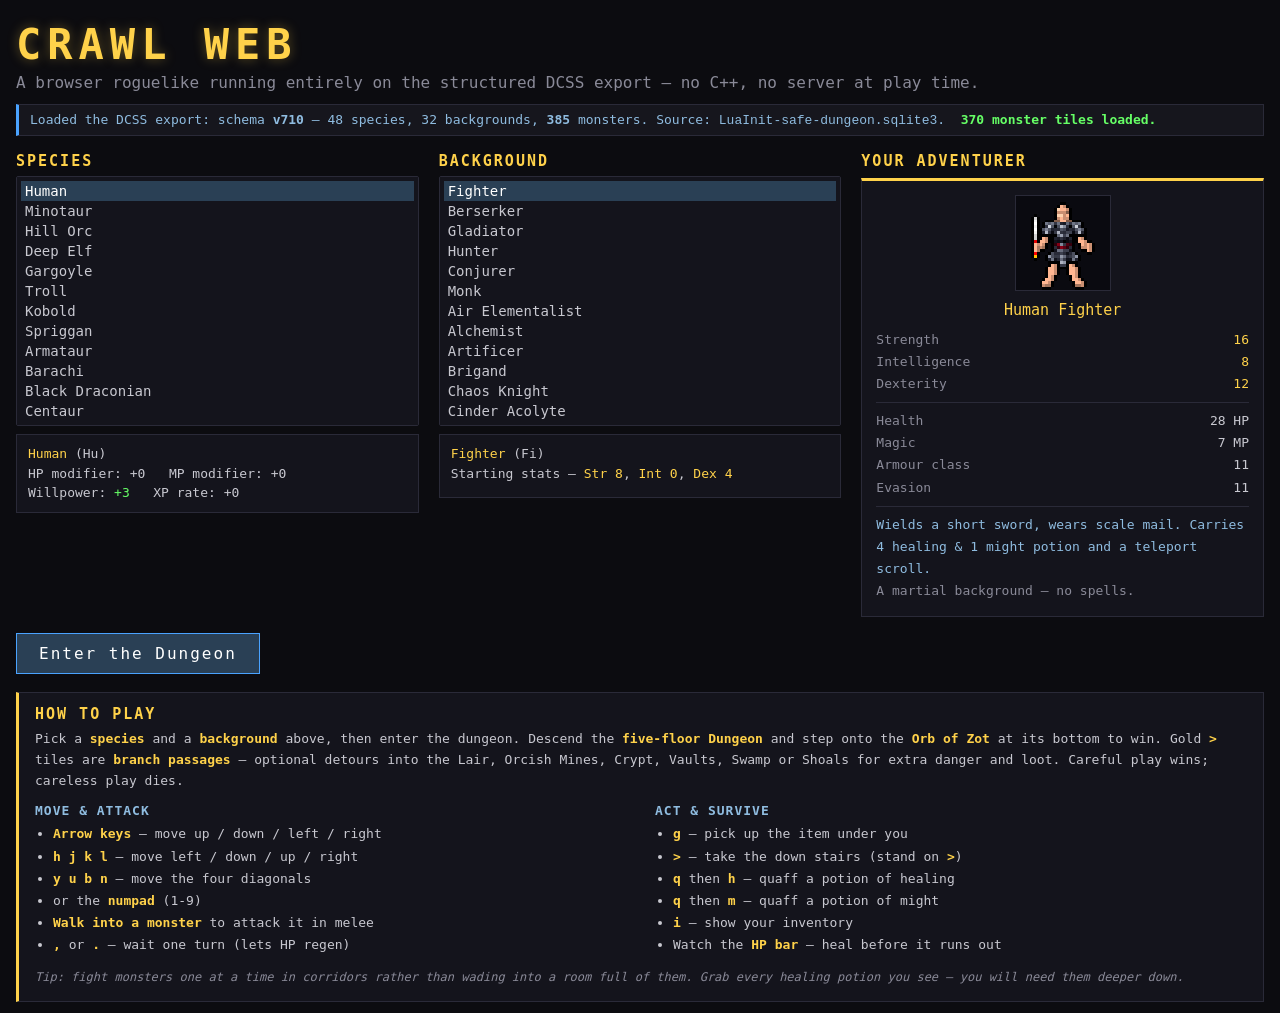
==== web-game/index.html @ 1eccb89e "." ====
<!DOCTYPE html>
<html lang="en">
<head>
<meta charset="utf-8">
<meta name="viewport" content="width=device-width, initial-scale=1">
<title>Crawl Web — a browser roguelike on the DCSS export</title>
<link rel="stylesheet" href="style.css">
</head>
<body>
<div id="app">

  <!-- ===== Title / character creation ===== -->
  <section id="screen-title" class="screen">
    <h1>CRAWL&nbsp;WEB</h1>
    <p class="tagline">A browser roguelike running entirely on the structured
      DCSS export &mdash; no C++, no server at play time.</p>
    <div id="data-banner" class="data-banner">loading game data&hellip;</div>

    <div class="charsel">
      <div class="charsel-col">
        <h2>Species</h2>
        <select id="sel-species" size="12"></select>
        <div id="species-info" class="info-box"></div>
      </div>
      <div class="charsel-col">
        <h2>Background</h2>
        <select id="sel-job" size="12"></select>
        <div id="job-info" class="info-box"></div>
      </div>
      <div class="charsel-col char-preview">
        <h2>Your Adventurer</h2>
        <div class="preview-card">
          <canvas id="preview-sprite" width="64" height="64"></canvas>
          <div id="preview-name" class="preview-name"></div>
          <div id="preview-body" class="preview-body"></div>
        </div>
      </div>
    </div>

    <button id="btn-continue" class="big-btn hidden">Continue your run</button>
    <button id="btn-start" class="big-btn" disabled>Enter the Dungeon</button>

    <div class="howto">
      <h2>How to play</h2>
      <p class="howto-goal">Pick a <b>species</b> and a <b>background</b> above,
        then enter the dungeon. Descend the <b>five-floor Dungeon</b> and
        step onto the <b>Orb of Zot</b> at its bottom to win. Gold
        <b>&gt;</b> tiles are <b>branch passages</b> &mdash; optional
        detours into the Lair, Orcish Mines, Crypt, Vaults, Swamp or
        Shoals for extra danger and loot. Careful play wins; careless
        play dies.</p>
      <div class="howto-cols">
        <div>
          <h3>Move &amp; attack</h3>
          <ul>
            <li><b>Arrow keys</b> &mdash; move up / down / left / right</li>
            <li><b>h j k l</b> &mdash; move left / down / up / right</li>
            <li><b>y u b n</b> &mdash; move the four diagonals</li>
            <li>or the <b>numpad</b> (1-9)</li>
            <li><b>Walk into a monster</b> to attack it in melee</li>
            <li><b>,</b> or <b>.</b> &mdash; wait one turn (lets HP regen)</li>
          </ul>
        </div>
        <div>
          <h3>Act &amp; survive</h3>
          <ul>
            <li><b>g</b> &mdash; pick up the item under you</li>
            <li><b>&gt;</b> &mdash; take the down stairs (stand on <b>&gt;</b>)</li>
            <li><b>q</b> then <b>h</b> &mdash; quaff a potion of healing</li>
            <li><b>q</b> then <b>m</b> &mdash; quaff a potion of might</li>
            <li><b>i</b> &mdash; show your inventory</li>
            <li>Watch the <b>HP bar</b> &mdash; heal before it runs out</li>
          </ul>
        </div>
      </div>
      <p class="howto-tip">Tip: fight monsters one at a time in corridors
        rather than wading into a room full of them. Grab every healing
        potion you see &mdash; you will need them deeper down.</p>
    </div>
  </section>

  <!-- ===== Game ===== -->
  <section id="screen-game" class="screen hidden">
    <div class="game-layout">
      <div class="game-left">
        <canvas id="map-canvas" class="map" tabindex="0"></canvas>
      </div>
      <aside id="sidebar" class="sidebar"></aside>
    </div>
    <div id="action-bar" class="action-bar">
      <!-- movement / waiting -->
      <button data-act="wait"     title="Wait one turn (,)">Wait&nbsp;(,)</button>
      <button data-act="camp"     title="Rest until fully healed (s)">Camp&nbsp;(s)</button>
      <button data-act="pickup"   title="Pick up the item here (g)">Pick&nbsp;Up&nbsp;(g)</button>
      <!-- stairs / travel -->
      <button data-act="descend"  title="Descend stairs / branch passage (&gt;)">Descend&nbsp;(&gt;)</button>
      <button data-act="ascend"   title="Climb the up stairs (&lt;)">Ascend&nbsp;(&lt;)</button>
      <!-- consumables / combat -->
      <button data-act="heal"     title="Quaff healing (q h)">Heal</button>
      <button data-act="might"    title="Quaff might (q m)">Might</button>
      <button data-act="teleport" title="Read scroll of teleportation (r t)">Teleport</button>
      <button data-act="fear"     title="Read scroll of fear (r f)">Fear</button>
      <button data-act="evoke"    title="Evoke wand (v)">Evoke&nbsp;(v)</button>
      <button data-act="throw"    title="Throw from quiver (f)">Throw&nbsp;(f)</button>
      <button data-act="cast"     title="Cast a spell (z)">Cast&nbsp;(z)</button>
      <!-- world / religion -->
      <button data-act="pray"     title="Pray at altar (p)">Pray&nbsp;(p)</button>
      <button data-act="invoke"   title="Invoke god ability (a)">Invoke&nbsp;(a)</button>
      <!-- panels -->
      <button data-act="inv"      title="Inventory (i)">Inventory&nbsp;(i)</button>
      <button data-act="quests"   title="Quest log (Q)">Quests&nbsp;(Q)</button>
      <button data-act="map"      title="World map (M)" class="btn-map">Map&nbsp;(M)</button>
      <button data-act="music"    title="Toggle sound (m)">Sound&nbsp;(m)</button>
      <button data-act="help"     title="How to play (?)">Help&nbsp;(?)</button>
    </div>
    <div id="log" class="log"></div>
    <div class="controls-bar">
      <b>click</b> a tile to walk / attack there &nbsp;&middot;&nbsp;
      <b>click yourself</b> to wait or pick up &nbsp;&middot;&nbsp;
      or use the buttons above &nbsp;&middot;&nbsp;
      keys still work: <b>arrows</b>/<b>hjkl</b> move, <b>&gt;</b> descend,
      <b>g</b> pick up, <b>z</b> cast, <b>v</b> wand, <b>f</b> throw,
      <b>p</b> pray, <b>a</b> invoke, <b>s</b> camp, <b>m</b> mute, <b>?</b> help
    </div>
    <div id="provenance" class="provenance"></div>

    <!-- in-game help overlay, toggled with ? -->
    <div id="help-overlay" class="help-overlay hidden">
      <div class="help-panel">
        <h2>How to Play</h2>
        <p class="howto-goal">Descend the <b>five-floor Dungeon</b> to the
          <b>Orb of Zot</b> at its bottom. Gold <b>&gt;</b> tiles are
          optional <b>branch passages</b> (Lair, Orcish Mines, Crypt,
          Vaults, Swamp, Shoals); <b>&lt;</b> climbs back up.</p>
        <div class="howto-cols">
          <div>
            <h3>Move &amp; attack</h3>
            <ul>
              <li><b>Arrow keys</b> &mdash; move up / down / left / right</li>
              <li><b>h j k l</b> &mdash; move left / down / up / right</li>
              <li><b>y u b n</b> &mdash; move the four diagonals</li>
              <li>or the <b>numpad</b> (1-9)</li>
              <li><b>Walk into a monster</b> to attack it in melee</li>
              <li><b>,</b> or <b>.</b> &mdash; wait one turn (HP slowly regens)</li>
              <li><b>s</b> &mdash; make camp: rest until fully healed (or enemies appear)</li>
            </ul>
          </div>
          <div>
            <h3>Act &amp; survive</h3>
            <ul>
              <li><b>g</b> &mdash; pick up the item under you</li>
              <li><b>&gt;</b> &mdash; descend stairs / enter a branch passage</li>
              <li><b>&lt;</b> &mdash; climb back up the stairs</li>
              <li><b>q</b> then <b>h</b> / <b>m</b> &mdash; quaff healing / might</li>
              <li><b>r</b> then <b>t</b> / <b>f</b> &mdash; read teleport / fear</li>
              <li><b>z</b> / <b>v</b> / <b>f</b> &mdash; cast / evoke wand / throw</li>
              <li><b>p</b> at an altar &mdash; pray; <b>a</b> &mdash; invoke a god's ability</li>
              <li><b>i</b> &mdash; open the <b>inventory</b>; a letter in it equips / quaffs / reads that item</li>
              <li><b>?</b> &mdash; open / close this help</li>
            </ul>
          </div>
        </div>
        <p class="howto-tip">Tip: stop on each level to watch the
          sidebar &mdash; the <b>Here:</b> line names what you stand on,
          and a coloured row warns when you're <b>Poisoned</b>,
          <b>Slowed</b> or <b>Hasted</b>. Spot the orange <b>^</b> &mdash;
          that's a known trap. A healing potion also cures poison.</p>
        <button id="btn-help-close" class="big-btn">Close&nbsp;&nbsp;(? or Esc)</button>
      </div>
    </div>

    <!-- in-game inventory overlay, toggled with i -->
    <div id="inv-overlay" class="help-overlay hidden">
      <div class="help-panel">
        <h2>Inventory</h2>
        <div id="inv-body" class="inv-body"></div>
        <button id="btn-inv-close" class="big-btn">Close&nbsp;&nbsp;(i or Esc)</button>
      </div>
    </div>

    <!-- shop overlay, opened by stepping onto a shop -->
    <div id="shop-overlay" class="help-overlay hidden">
      <div class="help-panel">
        <h2>Shop</h2>
        <div id="shop-body" class="inv-body"></div>
        <button id="btn-shop-close" class="big-btn">Leave&nbsp;&nbsp;(Esc)</button>
      </div>
    </div>

    <!-- world map, toggled with M. Shows all visited Surface chunks. -->
    <div id="map-overlay" class="help-overlay hidden">
      <div class="help-panel">
        <h2>World Map</h2>
        <canvas id="world-map" width="640" height="420"
          style="display:block;margin:0 auto;background:#0c1014;border:1px solid #333"></canvas>
        <div id="map-legend" class="inv-empty"
          style="margin-top:6px;text-align:center"></div>
        <button id="btn-map-close" class="big-btn">Close&nbsp;&nbsp;(M or Esc)</button>
      </div>
    </div>

    <!-- friendly NPC dialog, opened by bumping a questgiver -->
    <div id="npc-overlay" class="help-overlay hidden">
      <div class="help-panel">
        <div id="npc-body" class="inv-body"></div>
        <button id="btn-npc-close" class="big-btn">Leave&nbsp;&nbsp;(Esc)</button>
      </div>
    </div>

    <!-- quest log + tracker, toggled with Q -->
    <div id="quest-overlay" class="help-overlay hidden">
      <div class="help-panel">
        <h2>Quests</h2>
        <div id="quest-body" class="inv-body"></div>
        <button id="btn-quest-close" class="big-btn">Close&nbsp;&nbsp;(Q or Esc)</button>
      </div>
    </div>
  </section>

  <!-- ===== Game over ===== -->
  <section id="screen-over" class="screen hidden">
    <h1 id="over-title">YOU DIE</h1>
    <div id="over-body" class="info-box"></div>
    <button id="btn-again" class="big-btn">Play Again</button>
  </section>

</div>
<script src="game.js"></script>
</body>
</html>
---- web-game/style.css ----
/* Crawl Web — styling. ASCII roguelike, dark terminal aesthetic. */

* { box-sizing: border-box; }

html, body {
  margin: 0;
  padding: 0;
  background: #0c0c10;
  color: #c8c8d0;
  font-family: "DejaVu Sans Mono", "Consolas", "Menlo", monospace;
}

#app {
  max-width: 1600px;
  margin: 0 auto;
  padding: 12px 16px;
}

.screen { animation: fade .25s ease; }
.hidden { display: none !important; }
@keyframes fade { from { opacity: 0; } to { opacity: 1; } }

h1 {
  font-size: 42px;
  letter-spacing: 6px;
  margin: 8px 0 4px;
  color: #ffd24a;
  text-shadow: 0 0 12px rgba(255, 210, 74, .35);
}

h2 {
  font-size: 15px;
  margin: 0 0 6px;
  color: #ffd24a;
  text-transform: uppercase;
  letter-spacing: 2px;
}

.tagline { color: #8a8a98; margin: 0 0 12px; }
.hint { color: #777; font-size: 13px; margin-top: 14px; }
.hint b { color: #aab; }

.data-banner {
  background: #16161d;
  border: 1px solid #2a2a38;
  border-left: 3px solid #4aa3ff;
  padding: 7px 11px;
  font-size: 13px;
  color: #8fbce0;
  margin-bottom: 16px;
}

/* ---- character creation ---- */
.charsel { display: flex; gap: 20px; flex-wrap: wrap; }
.charsel-col { flex: 1; min-width: 280px; }

select {
  width: 100%;
  background: #14141c;
  color: #c8c8d0;
  border: 1px solid #2a2a38;
  font-family: inherit;
  font-size: 14px;
  padding: 4px;
}
select:focus { outline: 1px solid #4aa3ff; }
option { padding: 2px 4px; }
option:checked { background: #2a4055; color: #fff; }

.info-box {
  background: #14141c;
  border: 1px solid #2a2a38;
  padding: 9px 11px;
  margin-top: 8px;
  font-size: 13px;
  min-height: 64px;
  line-height: 1.5;
}
.info-box .stat { color: #ffd24a; }
.info-box .good { color: #6f6; }
.info-box .bad { color: #f66; }

/* ---- live character preview ---- */
.preview-card {
  background: #14141c;
  border: 1px solid #2a2a38;
  border-top: 3px solid #ffd24a;
  padding: 14px;
  margin-top: 8px;
}
#preview-sprite {
  width: 96px;
  height: 96px;
  image-rendering: pixelated;
  background: #0a0a10;
  border: 1px solid #2a2a38;
  display: block;
  margin: 0 auto 10px;
}
.preview-name {
  text-align: center;
  color: #ffd24a;
  font-size: 15px;
  margin-bottom: 10px;
}
.preview-body { font-size: 13px; line-height: 1.7; }
.preview-body .row { display: flex; justify-content: space-between; }
.preview-body .k { color: #8a8a98; }
.preview-body .v { color: #c8c8d0; }
.preview-body .stat { color: #ffd24a; }
.preview-body hr { border: none; border-top: 1px solid #2a2a38; margin: 7px 0; }
.preview-body .kit { color: #8fbce0; }
.preview-body .spell { color: #c9a6ff; }

/* ---- how-to-play panel (title screen) ---- */
.howto {
  margin-top: 18px;
  background: #14141c;
  border: 1px solid #2a2a38;
  border-left: 3px solid #ffd24a;
  padding: 12px 16px 14px;
}
.howto h3 {
  font-size: 13px;
  margin: 0 0 5px;
  color: #8fbce0;
  text-transform: uppercase;
  letter-spacing: 1px;
}
.howto-goal { margin: 0 0 12px; font-size: 13px; line-height: 1.6; color: #c8c8d0; }
.howto-cols { display: flex; gap: 28px; flex-wrap: wrap; }
.howto-cols > div { flex: 1; min-width: 250px; }
.howto ul { margin: 0; padding-left: 18px; }
.howto li { font-size: 13px; line-height: 1.7; }
.howto b { color: #ffd24a; }
.howto-goal b { color: #ffd24a; }
.howto-tip {
  margin: 12px 0 0;
  font-size: 12px;
  color: #8a8a98;
  font-style: italic;
}
.howto-tip + *, .howto-tip { line-height: 1.6; }

/* compact controls strip on the game screen */
.controls-bar {
  margin-top: 8px;
  font-size: 12px;
  color: #8a8a98;
  background: #14141c;
  border: 1px solid #2a2a38;
  padding: 6px 11px;
}
.controls-bar b { color: #aab; }

/* in-game How to Play overlay */
.help-overlay {
  position: fixed;
  inset: 0;
  background: rgba(6, 6, 10, 0.86);
  display: flex;
  align-items: center;
  justify-content: center;
  z-index: 50;
}
.help-panel {
  background: #14141c;
  border: 1px solid #2a2a38;
  border-left: 3px solid #ffd24a;
  padding: 18px 26px 22px;
  max-width: 720px;
  width: 92%;
  box-shadow: 0 8px 40px rgba(0, 0, 0, .6);
}
.help-panel h2 { margin-top: 0; }
.help-panel .big-btn { margin-top: 18px; }

/* inventory overlay list */
.inv-body { font-size: 14px; line-height: 1.85; }
.inv-body .inv-row { display: flex; gap: 10px; }
.inv-body .inv-slot {
  color: #8a8a98; min-width: 130px; text-transform: uppercase;
  font-size: 12px; letter-spacing: 1px;
}
.inv-body .inv-val { color: #c8c8d0; }
.inv-body .inv-val b { color: #ffd24a; }
.inv-body .inv-empty { color: #5a5a66; }
.inv-body hr { border: none; border-top: 1px solid #2a2a38; margin: 9px 0; }
.inv-body .inv-here { color: #8fbce0; }

/* "standing on" line in the sidebar */
.sidebar .underfoot {
  margin-top: 7px; font-size: 12px; color: #8fbce0;
  background: #14141c; border: 1px solid #2a2a38; padding: 4px 7px;
}

.big-btn {
  margin-top: 16px;
  background: #2a4055;
  color: #fff;
  border: 1px solid #4aa3ff;
  font-family: inherit;
  font-size: 16px;
  padding: 10px 22px;
  cursor: pointer;
  letter-spacing: 2px;
}
.big-btn:hover:not(:disabled) { background: #36567a; }
.big-btn:disabled { opacity: .4; cursor: not-allowed; }

/* ---- game layout ---- */
.game-layout { display: flex; gap: 14px; align-items: stretch; }

/* left column: canvas + buttons stacked, sidebar lives to the right */
.game-left {
  display: flex;
  flex-direction: column;
  flex: 1 1 auto;
  min-width: 0;
}

.map {
  background: #000;
  border: 1px solid #2a2a38;
  outline: none;
  user-select: none;
  image-rendering: pixelated;
  display: block;
  cursor: pointer;
  /* fill the canvas column completely -- preserve aspect via the
     intrinsic width/height attributes, but scale display so the map
     uses every available pixel instead of leaving a black gap */
  width: 100%;
  height: auto;
}

/* clickable action buttons -- a full-width strip below the canvas +
   sidebar row, grouped roughly by purpose (movement, consumables,
   panels). Wraps across rows on narrow viewports. */
.action-bar {
  display: flex;
  gap: 6px;
  flex-wrap: wrap;
  margin: 10px 0 6px 0;
  padding: 8px;
  background: #11111a;
  border: 1px solid #2a2a38;
}
.action-bar button {
  background: #1c1c28;
  color: #c8c8d0;
  border: 1px solid #2a2a38;
  font-family: inherit;
  font-size: 12px;
  padding: 5px 9px;
  cursor: pointer;
  white-space: nowrap;
}
.action-bar button:hover {
  background: #2a4055;
  border-color: #4aa3ff;
  color: #fff;
}
.action-bar button:active { background: #36567a; }
/* highlight the map button so users notice the world map exists */
.action-bar button.btn-map {
  background: #2a3550;
  color: #ffd24a;
  border-color: #4a5a80;
}
.action-bar button.btn-map:hover {
  background: #3a5070;
  border-color: #ffd24a;
}

.sidebar {
  width: 215px;
  flex: 0 0 215px;
  align-self: stretch;
  background: #14141c;
  border: 1px solid #2a2a38;
  padding: 10px 12px;
  font-size: 12.5px;
  line-height: 1.55;
  overflow-y: auto;
}
.sb-doll {
  width: 84px;
  height: 84px;
  image-rendering: pixelated;
  display: block;
  margin: 8px auto 4px;
  background: #0a0a10;
  border: 1px solid #2a2a38;
}
.sidebar .name { color: #ffd24a; font-size: 15px; }
.sidebar .sub { color: #8a8a98; }
.sidebar hr { border: none; border-top: 1px solid #2a2a38; margin: 8px 0; }
.sidebar .lbl { color: #8a8a98; display: inline-block; width: 78px; }
.sidebar .val { color: #e8e8f0; }

.bar {
  height: 17px;
  background: #222;
  border: 1px solid #333;
  margin: 3px 0 9px;
  position: relative;
}
.bar > span {
  display: block;
  height: 100%;
  transition: width .15s;
}
.bar.hp > span { background: linear-gradient(#7a3, #4a1); }
.bar.hp.low > span { background: linear-gradient(#e55, #a22); }
.bar.mp > span { background: linear-gradient(#46c, #239); }
.bar.xp > span { background: linear-gradient(#c9c, #847); }
.bar-label {
  position: absolute; top: 0; left: 0; width: 100%; text-align: center;
  font-size: 11px; line-height: 17px; color: #fff;
  text-shadow: 0 0 3px #000, 0 0 2px #000;
}

.log {
  margin-top: 12px;
  background: #000;
  border: 1px solid #2a2a38;
  padding: 8px 11px;
  height: 132px;
  overflow-y: auto;
  font-size: 13px;
  line-height: 1.5;
}
.log .msg-good { color: #6f6; }
.log .msg-bad { color: #f66; }
.log .msg-warn { color: #ffd24a; }
.log .msg-sys { color: #8fbce0; }
.log .msg-dim { color: #777; }
.log .turn-sep { color: #333; }

.provenance {
  margin-top: 8px;
  font-size: 11px;
  color: #5a5a68;
  border-top: 1px dashed #2a2a38;
  padding-top: 6px;
}
.provenance b { color: #7a8aa0; }

#over-title { color: #f66; }
#over-title.win { color: #6f6; }
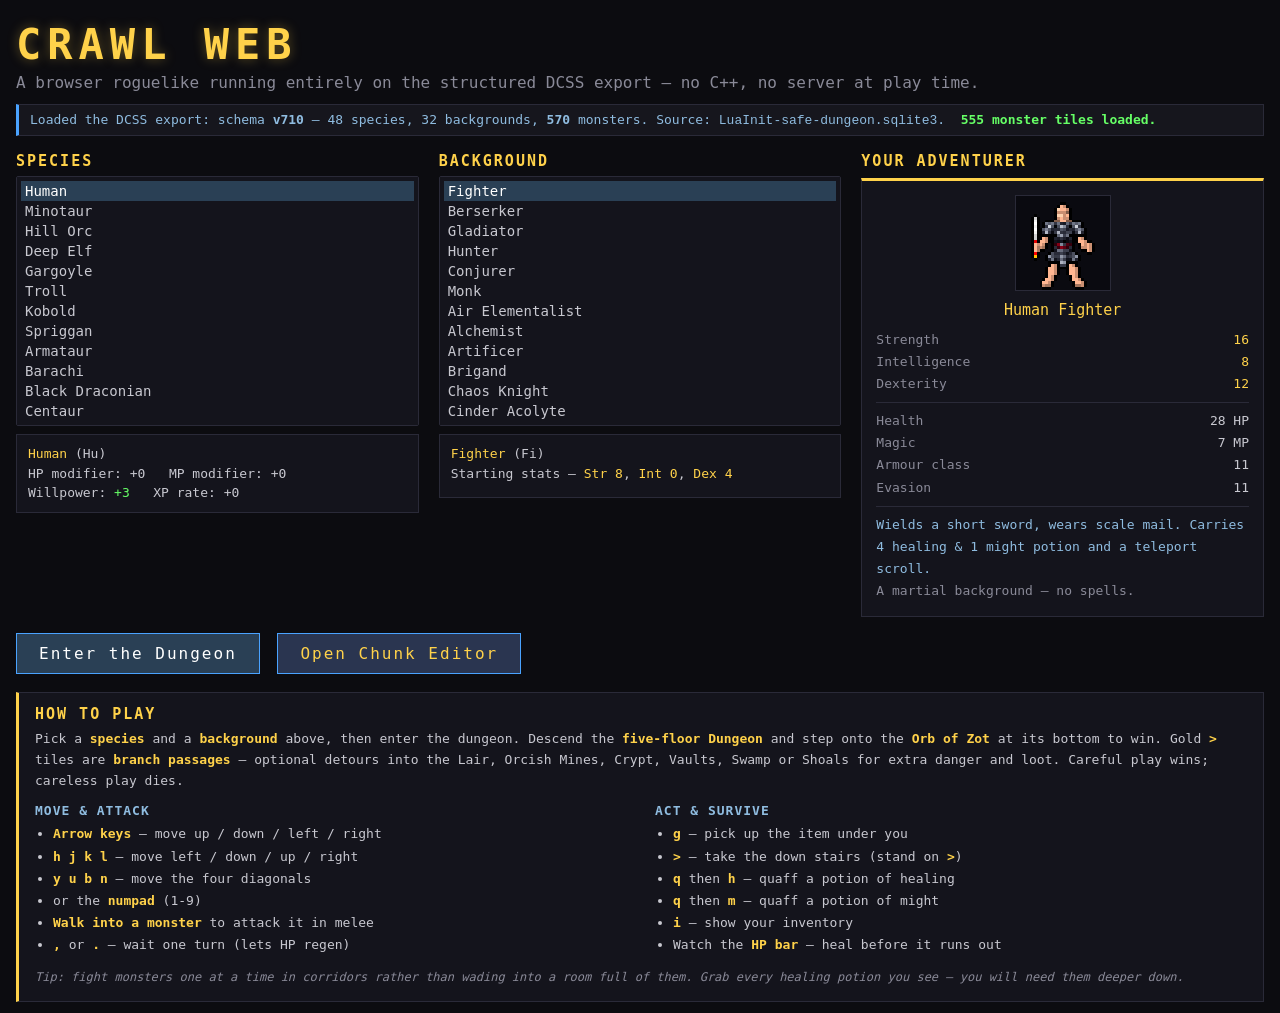
==== commit 32872eaa: "Full open-source port: editor, 570 monsters, refreshed exe * RPG Stone Soup branding (binary stays C" ====
--- a/web-game/index.html
+++ b/web-game/index.html
@@ -39,6 +39,7 @@
 
     <button id="btn-continue" class="big-btn hidden">Continue your run</button>
     <button id="btn-start" class="big-btn" disabled>Enter the Dungeon</button>
+    <a href="editor.html" class="big-btn" style="display:inline-block;text-decoration:none;margin-left:8px;background:#2a3550;color:#ffd24a">Open Chunk Editor</a>
 
     <div class="howto">
       <h2>How to play</h2>
@@ -129,42 +130,51 @@
       <div class="help-panel">
         <h2>How to Play</h2>
         <p class="howto-goal">Descend the <b>five-floor Dungeon</b> to the
-          <b>Orb of Zot</b> at its bottom. Gold <b>&gt;</b> tiles are
-          optional <b>branch passages</b> (Lair, Orcish Mines, Crypt,
-          Vaults, Swamp, Shoals); <b>&lt;</b> climbs back up.</p>
+          <b>Orb of Zot</b> at its bottom. Climb out via <b>&lt;</b> and the
+          world opens onto an <b>endless surface</b> of biomes, villages,
+          castles, ruins and POIs. <b>&gt;</b> uses stairs / branch
+          passages / building entrances.</p>
         <div class="howto-cols">
           <div>
-            <h3>Move &amp; attack</h3>
+            <h3>Move, fight, rest</h3>
             <ul>
-              <li><b>Arrow keys</b> &mdash; move up / down / left / right</li>
-              <li><b>h j k l</b> &mdash; move left / down / up / right</li>
-              <li><b>y u b n</b> &mdash; move the four diagonals</li>
-              <li>or the <b>numpad</b> (1-9)</li>
-              <li><b>Walk into a monster</b> to attack it in melee</li>
-              <li><b>,</b> or <b>.</b> &mdash; wait one turn (HP slowly regens)</li>
-              <li><b>s</b> &mdash; make camp: rest until fully healed (or enemies appear)</li>
+              <li><b>Arrows</b> / <b>hjkl yubn</b> / numpad &mdash; move &amp; attack</li>
+              <li><b>,</b> <b>.</b> Space &mdash; wait one turn</li>
+              <li><b>s</b> &mdash; camp: rest until full HP+MP or interrupted</li>
+              <li><b>g</b> &mdash; pick up item underfoot</li>
+              <li><b>&gt;</b> &mdash; descend stair / enter building or branch</li>
+              <li><b>&lt;</b> &mdash; ascend stair / exit a branch</li>
+              <li>Click a far tile to auto-walk; click a monster to chase it</li>
             </ul>
           </div>
           <div>
-            <h3>Act &amp; survive</h3>
+            <h3>Act &amp; cast</h3>
             <ul>
-              <li><b>g</b> &mdash; pick up the item under you</li>
-              <li><b>&gt;</b> &mdash; descend stairs / enter a branch passage</li>
-              <li><b>&lt;</b> &mdash; climb back up the stairs</li>
-              <li><b>q</b> then <b>h</b> / <b>m</b> &mdash; quaff healing / might</li>
-              <li><b>r</b> then <b>t</b> / <b>f</b> &mdash; read teleport / fear</li>
-              <li><b>z</b> / <b>v</b> / <b>f</b> &mdash; cast / evoke wand / throw</li>
-              <li><b>p</b> at an altar &mdash; pray; <b>a</b> &mdash; invoke a god's ability</li>
-              <li><b>i</b> &mdash; open the <b>inventory</b>; a letter in it equips / quaffs / reads that item</li>
-              <li><b>?</b> &mdash; open / close this help</li>
+              <li><b>q</b>+<b>h</b>/<b>m</b> &mdash; quaff healing / might</li>
+              <li><b>r</b>+<b>t</b>/<b>f</b> &mdash; read teleport / fear</li>
+              <li><b>z</b> / <b>v</b> / <b>f</b> &mdash; cast / wand / throw</li>
+              <li><b>p</b> pray at altar &middot; <b>a</b> invoke god</li>
+              <li><b>i</b> &mdash; inventory (click items to use)</li>
             </ul>
           </div>
-        </div>
-        <p class="howto-tip">Tip: stop on each level to watch the
-          sidebar &mdash; the <b>Here:</b> line names what you stand on,
-          and a coloured row warns when you're <b>Poisoned</b>,
-          <b>Slowed</b> or <b>Hasted</b>. Spot the orange <b>^</b> &mdash;
-          that's a known trap. A healing potion also cures poison.</p>
+          <div>
+            <h3>Surface life</h3>
+            <ul>
+              <li>Bump a <b>@</b> &mdash; talk to NPC, accept quest, or open shop</li>
+              <li>First bump on a guard <b>warns</b>; second bump attacks</li>
+              <li>Opening a guarded chest turns nearby guards hostile</li>
+              <li><b>Q</b> &mdash; quest log &middot; <b>M</b> &mdash; world map</li>
+              <li>Food bar ticks down &mdash; eat from your pack to top up</li>
+              <li>Cellar stairs in buildings descend into mirror sub-floors</li>
+              <li>Click on the gold "Editor" link on the title to build your own chunks</li>
+            </ul>
+          </div>
+        </div>
+        <p class="howto-tip">Tip: explore the world map (<b>M</b>) often. Yellow
+          &#9733; marks castles with a king who hands out major quests; orange
+          pips mark shops &amp; manors; cyan pips mark wells. Light a
+          <b>beacon</b> POI to unfurl a 5&times;5 area on the map without
+          walking it.</p>
         <button id="btn-help-close" class="big-btn">Close&nbsp;&nbsp;(? or Esc)</button>
       </div>
     </div>
--- a/web-game/style.css
+++ b/web-game/style.css
@@ -178,6 +178,18 @@
 /* inventory overlay list */
 .inv-body { font-size: 14px; line-height: 1.85; }
 .inv-body .inv-row { display: flex; gap: 10px; }
+/* clickable rows light up on hover -- inventory uses, shop buys/sells */
+.inv-body .inv-row.inv-clickable {
+  cursor: pointer;
+  padding: 2px 6px;
+  margin: 0 -6px;
+  border-radius: 3px;
+  transition: background 80ms ease;
+}
+.inv-body .inv-row.inv-clickable:hover {
+  background: #2a4055;
+  color: #fff;
+}
 .inv-body .inv-slot {
   color: #8a8a98; min-width: 130px; text-transform: uppercase;
   font-size: 12px; letter-spacing: 1px;
@@ -232,6 +244,12 @@
      uses every available pixel instead of leaving a black gap */
   width: 100%;
   height: auto;
+  transition: box-shadow 80ms ease, border-color 80ms ease;
+}
+/* damage-flash overlay -- short red ring when the player takes a hit */
+.map.hit-flash {
+  border-color: #ff3333;
+  box-shadow: inset 0 0 24px rgba(255, 40, 40, 0.55);
 }
 
 /* clickable action buttons -- a full-width strip below the canvas +
@@ -315,6 +333,7 @@
 .bar.hp.low > span { background: linear-gradient(#e55, #a22); }
 .bar.mp > span { background: linear-gradient(#46c, #239); }
 .bar.xp > span { background: linear-gradient(#c9c, #847); }
+.bar.food > span { background: linear-gradient(#d8a060, #8c5a28); }
 .bar-label {
   position: absolute; top: 0; left: 0; width: 100%; text-align: center;
   font-size: 11px; line-height: 17px; color: #fff;
@@ -337,6 +356,11 @@
 .log .msg-sys { color: #8fbce0; }
 .log .msg-dim { color: #777; }
 .log .turn-sep { color: #333; }
+/* recency fade -- the latest few lines are full strength, anything
+   older fades so the player's eye lands on the new events first */
+.log > div { opacity: 0.55; transition: opacity 100ms ease; }
+.log > div:nth-last-child(-n+3) { opacity: 1; }
+.log > div:nth-last-child(n+4):nth-last-child(-n+8) { opacity: 0.78; }
 
 .provenance {
   margin-top: 8px;
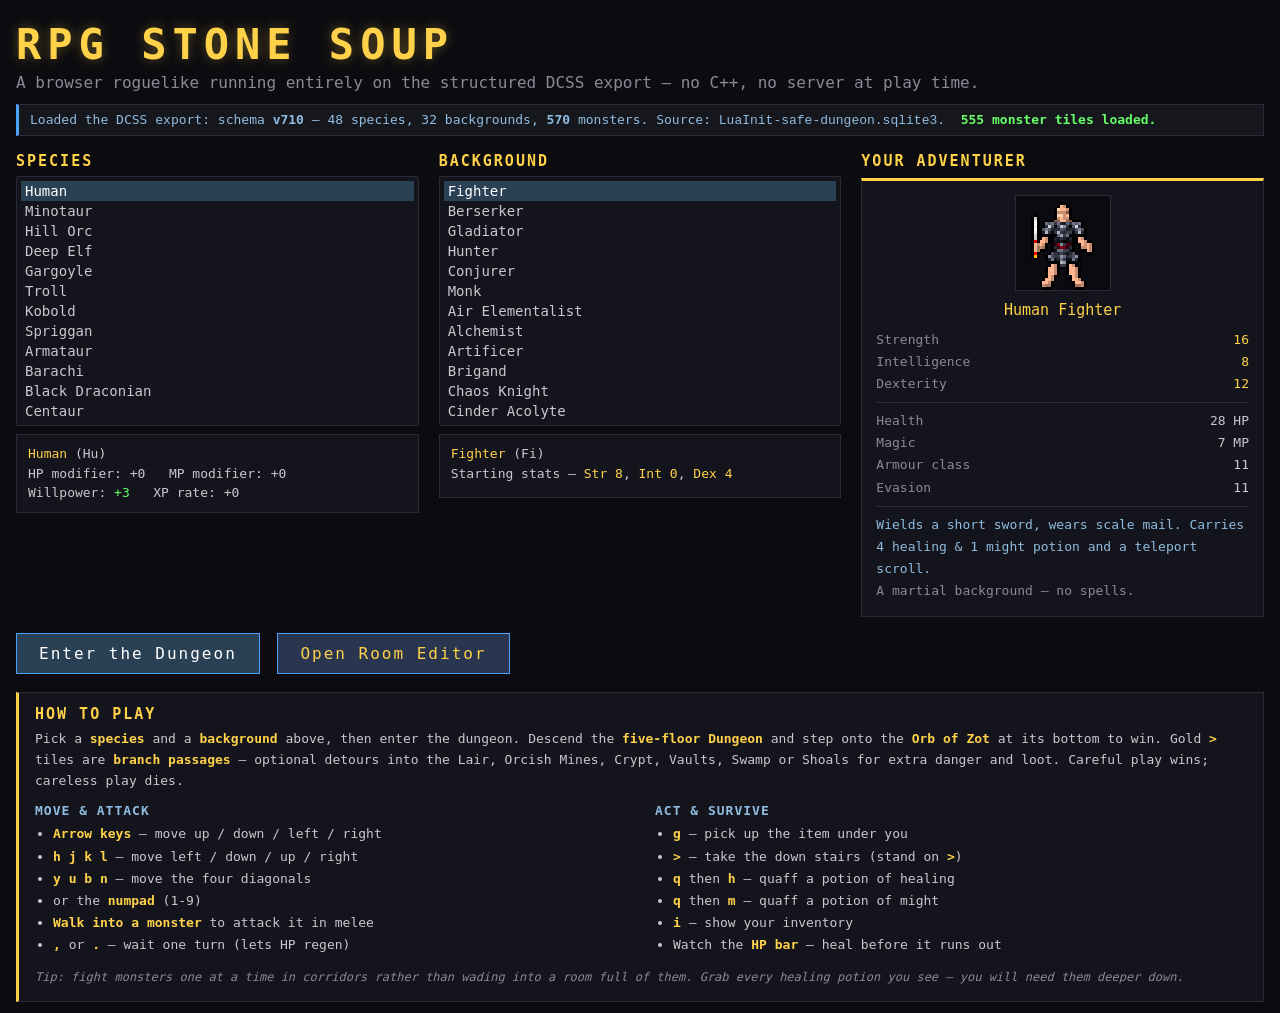
==== commit 7fc4c761: "Rename binary CrawlWeb.exe -> RpgStoneSoup.exe; brand UI as RPG Stone Soup * PyInstaller --name is n" ====
--- a/web-game/index.html
+++ b/web-game/index.html
@@ -3,7 +3,7 @@
 <head>
 <meta charset="utf-8">
 <meta name="viewport" content="width=device-width, initial-scale=1">
-<title>Crawl Web — a browser roguelike on the DCSS export</title>
+<title>RPG Stone Soup — a browser roguelike on the DCSS export</title>
 <link rel="stylesheet" href="style.css">
 </head>
 <body>
@@ -11,7 +11,7 @@
 
   <!-- ===== Title / character creation ===== -->
   <section id="screen-title" class="screen">
-    <h1>CRAWL&nbsp;WEB</h1>
+    <h1>RPG&nbsp;STONE&nbsp;SOUP</h1>
     <p class="tagline">A browser roguelike running entirely on the structured
       DCSS export &mdash; no C++, no server at play time.</p>
     <div id="data-banner" class="data-banner">loading game data&hellip;</div>
@@ -39,7 +39,7 @@
 
     <button id="btn-continue" class="big-btn hidden">Continue your run</button>
     <button id="btn-start" class="big-btn" disabled>Enter the Dungeon</button>
-    <a href="editor.html" class="big-btn" style="display:inline-block;text-decoration:none;margin-left:8px;background:#2a3550;color:#ffd24a">Open Chunk Editor</a>
+    <a href="editor.html" class="big-btn" style="display:inline-block;text-decoration:none;margin-left:8px;background:#2a3550;color:#ffd24a">Open Room Editor</a>
 
     <div class="howto">
       <h2>How to play</h2>
